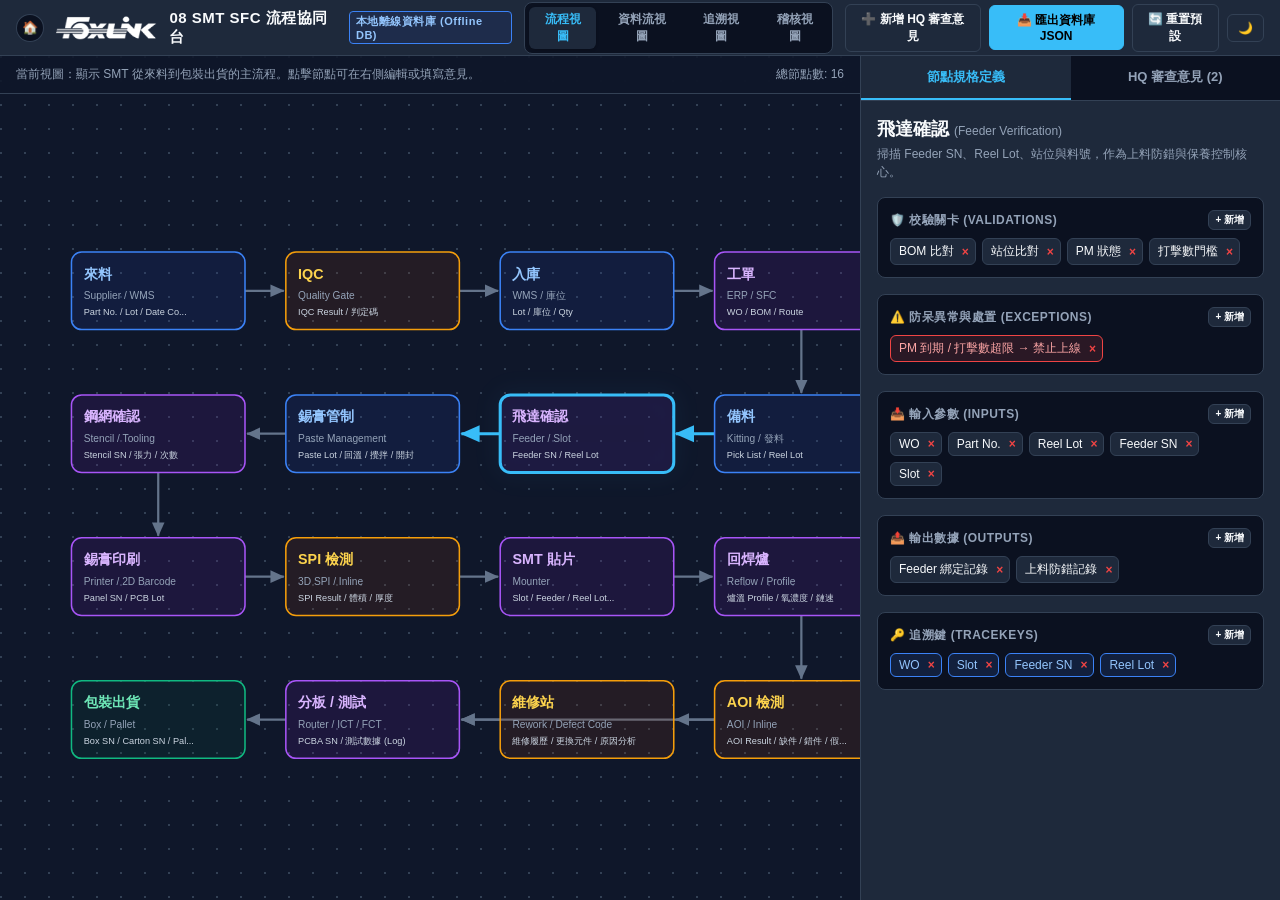
==== index.html @ 04fd627d "Initial commit: 08_SFC_SMT process architecture review & collaborative workspace" ====
<!DOCTYPE html>
<html lang="zh-Hant">
<head>
  <meta charset="UTF-8" />
  <meta name="viewport" content="width=device-width, initial-scale=1.0" />
  <title>SSSTC 08 - SMT SFC 流程架構評審與 HQ 協同工作台</title>
  
  <!-- [ANCHOR: CSS-ENTRY] 標準模組化樣式引流 -->
  <link rel="stylesheet" href="./assets/css/main.css?v=1.0.1" />
  <link rel="stylesheet" href="./assets/css/canvas.css?v=1.0.1" />
  <link rel="stylesheet" href="./assets/css/sidebar.css?v=1.0.1" />
  <link rel="stylesheet" href="./assets/css/modal.css?v=1.0.1" />
</head>
<body>

  <!-- [ANCHOR: DOM-NAV] 頂部全域導航列 -->
  <header class="nav-bar">
    <div class="nav-left">
      <a href="../index.html" class="nav-island" title="返回首頁島">🏠</a>
      <img id="brandLogo" class="brand-logo" src="./assets/img/wlogo_foxlink_s.png" alt="Foxlink Logo" />
      <div class="brand-title">
        <span>08 SMT SFC 流程協同台</span>
        <span class="brand-tag">本地離線資料庫 (Offline DB)</span>
      </div>
    </div>

    <div class="nav-views">
      <button class="view-btn active" data-view="process">流程視圖</button>
      <button class="view-btn" data-view="data">資料流視圖</button>
      <button class="view-btn" data-view="trace">追溯視圖</button>
      <button class="view-btn" data-view="audit">稽核視圖</button>
    </div>

    <div class="nav-right">
      <button class="btn-icon" id="btnOpenComment">➕ 新增 HQ 審查意見</button>
      <button class="btn-icon btn-accent" id="btnExport">📥 匯出資料庫 JSON</button>
      <button class="btn-icon" id="btnReset">🔄 重置預設</button>
      <button class="btn-icon" id="themeBtn" title="切換主題">🌙</button>
    </div>
  </header>

  <!-- [ANCHOR: DOM-MAIN] 主工作區兩欄佈局 -->
  <main class="main-layout">
    <!-- 左側 SVG 流程畫布 -->
    <div class="canvas-container">
      <div class="canvas-banner">
        <span id="viewDescription">當前視圖：顯示 SMT 從來料到包裝出貨的主流程。點擊節點可在右側編輯或填寫意見。</span>
        <span>總節點數: 16</span>
      </div>
      <svg id="sfcSvg" class="svg-canvas" viewBox="0 0 960 640" xmlns="http://www.w3.org/2000/svg">
        <defs>
          <marker id="arrow" viewBox="0 0 10 10" refX="8.5" refY="5" markerWidth="7" markerHeight="7" orient="auto-start-reverse">
            <path d="M 0 1 L 9 5 L 0 9 z" fill="#64748b" />
          </marker>
          <marker id="arrow-active" viewBox="0 0 10 10" refX="8.5" refY="5" markerWidth="7" markerHeight="7" orient="auto-start-reverse">
            <path d="M 0 1 L 9 5 L 0 9 z" fill="#38bdf8" />
          </marker>
        </defs>
        <g id="linksGroup"></g>
        <g id="nodesGroup"></g>
        <g id="labelsGroup"></g>
      </svg>
    </div>

    <!-- 右側互動抽屜 -->
    <aside class="sidebar">
      <div class="side-tabs">
        <button class="side-tab-btn active" id="tabDetailBtn">節點規格定義</button>
        <button class="side-tab-btn" id="tabCommentsBtn">HQ 審查意見 (<span id="commentCount">0</span>)</button>
      </div>

      <div class="side-content" id="sideContent">
        <!-- 由 sidebar-view.js 動態渲染 -->
      </div>
    </aside>
  </main>

  <!-- [ANCHOR: DOM-MODAL] 新增審查意見彈窗 -->
  <div class="modal-backdrop" id="commentModal">
    <div class="modal-box">
      <h3 style="margin-bottom:12px; font-size:16px;">➕ 新增 HQ 審查意見 / 修改建議</h3>
      <div style="display:flex; flex-direction:column; gap:10px;">
        <div>
          <label style="font-size:12px; color:var(--text-muted);">目標節點</label>
          <select id="modalNodeSelect"></select>
        </div>
        <div>
          <label style="font-size:12px; color:var(--text-muted);">異動目標屬性</label>
          <select id="modalFieldSelect">
            <option value="validations">校驗關卡 (Validations)</option>
            <option value="exceptions">防呆異常與處置 (Exceptions)</option>
            <option value="inputs">輸入參數 (Inputs)</option>
            <option value="outputs">輸出數據 (Outputs)</option>
            <option value="traceKeys">追溯鍵 (TraceKeys)</option>
          </select>
        </div>
        <div>
          <label style="font-size:12px; color:var(--text-muted);">原內容 (可留空)</label>
          <input type="text" id="modalOriginal" placeholder="例如：打擊數門檻" />
        </div>
        <div>
          <label style="font-size:12px; color:var(--text-muted);">建議修改內容 / HQ 會議決議</label>
          <textarea id="modalProposed" rows="3" placeholder="請填寫具體的修改意見，稍後將交由 AI 代理人讀取並實作..."></textarea>
        </div>
        <div>
          <label style="font-size:12px; color:var(--text-muted);">提案人 / 會議單位</label>
          <input type="text" id="modalReviewer" value="HQ_SFC_Team" />
        </div>
      </div>
      <div style="display:flex; justify-content:flex-end; gap:8px; margin-top:16px;">
        <button class="btn-icon" id="btnCancelModal">取消</button>
        <button class="btn-icon btn-accent" id="btnSubmitModal">確認登記 (Pending_AI)</button>
      </div>
    </div>
  </div>

  <!-- Toast 提示組件 -->
  <div class="toast" id="toast"></div>

  <!-- [ANCHOR: JS-SCRIPTS] 經典循序腳本載入（100% 相容 file:// 本地雙擊與 GitHub Pages） -->
  <script src="./assets/js/data-mock.js?v=1.0.1"></script>
  <script src="./assets/js/state.js?v=1.0.1"></script>
  <script src="./assets/js/storage-adapter.js?v=1.0.1"></script>
  <script src="./assets/js/svg-renderer.js?v=1.0.1"></script>
  <script src="./assets/js/sidebar-view.js?v=1.0.1"></script>
  <script src="./assets/js/comment-manager.js?v=1.0.1"></script>
  <script src="./assets/js/app.js?v=1.0.1"></script>
</body>
</html>
---- assets/css/main.css ----
/* [ANCHOR: CSS-VARIABLES-THEME] */
:root {
  --bg-main: #0f172a;
  --bg-card: #1e293b;
  --bg-card-hover: #334155;
  --bg-input: #0b1120;
  --border: #334155;
  --border-focus: #38bdf8;
  --text-main: #f8fafc;
  --text-muted: #94a3b8;
  --accent: #38bdf8;
  --accent-glow: rgba(56, 189, 248, 0.15);
  
  /* 節點狀態群組色 */
  --c-material-bg: #1e3a8a33; --c-material-border: #3b82f6; --c-material-text: #93c5fd;
  --c-process-bg: #581c8733; --c-process-border: #a855f7; --c-process-text: #d8b4fe;
  --c-check-bg: #78350f33; --c-check-border: #f59e0b; --c-check-text: #fcd34d;
  --c-pack-bg: #064e3b33; --c-pack-border: #10b981; --c-pack-text: #6ee7b7;

  --status-pending: #f59e0b;
  --status-done: #10b981;
}

[data-theme="light"] {
  --bg-main: #f8fafc;
  --bg-card: #ffffff;
  --bg-card-hover: #f1f5f9;
  --bg-input: #f8fafc;
  --border: #e2e8f0;
  --border-focus: #0284c7;
  --text-main: #0f172a;
  --text-muted: #64748b;
  --accent: #0284c7;
  --accent-glow: rgba(2, 132, 199, 0.1);

  --c-material-bg: #eff6ff; --c-material-border: #60a5fa; --c-material-text: #1d4ed8;
  --c-process-bg: #faf5ff; --c-process-border: #c084fc; --c-process-text: #7e22ce;
  --c-check-bg: #fffbeb; --c-check-border: #fbbf24; --c-check-text: #b45309;
  --c-pack-bg: #f0fdf4; --c-pack-border: #4ade80; --c-pack-text: #15803d;
}

/* [ANCHOR: CSS-RESET-LAYOUT] */
* {
  box-sizing: border-box;
  margin: 0;
  padding: 0;
}

body {
  font-family: -apple-system, BlinkMacSystemFont, "Segoe UI", Roboto, "Helvetica Neue", "Noto Sans TC", sans-serif;
  background: var(--bg-main);
  color: var(--text-main);
  overflow: hidden;
  height: 100vh;
  display: flex;
  flex-direction: column;
}

/* [ANCHOR: CSS-NAVBAR] */
.nav-bar {
  height: 56px;
  background: var(--bg-card);
  border-bottom: 1px solid var(--border);
  display: flex;
  align-items: center;
  justify-content: space-between;
  padding: 0 16px;
  gap: 12px;
  z-index: 10;
}

.nav-left {
  display: flex;
  align-items: center;
  gap: 12px;
}

.brand-logo {
  height: 26px;
  width: auto;
  object-fit: contain;
  display: block;
}

.nav-island {
  width: 28px;
  height: 28px;
  border-radius: 50%;
  background: var(--bg-input);
  border: 1px solid var(--border);
  display: flex;
  align-items: center;
  justify-content: center;
  cursor: pointer;
  text-decoration: none;
  color: var(--text-main);
  font-size: 13px;
  font-weight: 700;
  transition: all 0.2s;
}
.nav-island:hover {
  border-color: var(--accent);
  box-shadow: 0 0 8px var(--accent-glow);
  transform: scale(1.08);
}

.brand-title {
  font-size: 15px;
  font-weight: 700;
  letter-spacing: 0.5px;
  display: flex;
  align-items: center;
  gap: 8px;
}

.brand-tag {
  font-size: 11px;
  padding: 2px 6px;
  border-radius: 4px;
  background: var(--c-material-bg);
  border: 1px solid var(--c-material-border);
  color: var(--c-material-text);
  font-weight: 600;
}

.nav-views {
  display: flex;
  gap: 6px;
  background: var(--bg-input);
  padding: 4px;
  border-radius: 8px;
  border: 1px solid var(--border);
}

.view-btn {
  padding: 4px 10px;
  font-size: 12px;
  font-weight: 600;
  border: none;
  background: transparent;
  color: var(--text-muted);
  border-radius: 6px;
  cursor: pointer;
  transition: all 0.2s;
}
.view-btn.active {
  background: var(--bg-card);
  color: var(--accent);
  box-shadow: 0 1px 3px rgba(0,0,0,0.2);
}

.nav-right {
  display: flex;
  align-items: center;
  gap: 8px;
}

.btn-icon {
  padding: 6px 10px;
  font-size: 12px;
  font-weight: 600;
  border-radius: 6px;
  border: 1px solid var(--border);
  background: var(--bg-card);
  color: var(--text-main);
  cursor: pointer;
  display: inline-flex;
  align-items: center;
  gap: 6px;
  transition: all 0.2s;
}
.btn-icon:hover {
  background: var(--bg-card-hover);
  border-color: var(--accent);
}
.btn-accent {
  background: var(--accent);
  color: #000;
  border-color: var(--accent);
}
.btn-accent:hover {
  opacity: 0.9;
  background: var(--accent);
}

/* [ANCHOR: CSS-MAIN-GRID] */
.main-layout {
  flex: 1;
  display: grid;
  grid-template-columns: 1fr 420px;
  overflow: hidden;
  position: relative;
  height: calc(100vh - 56px);
}

@media (max-width: 900px) {
  .main-layout {
    grid-template-columns: 1fr;
    grid-template-rows: 1fr 380px;
  }
}
---- assets/css/canvas.css ----
/* [ANCHOR: CSS-CANVAS-SVG] */
.canvas-container {
  height: 100%;
  overflow: auto;
  background: radial-gradient(circle at 1px 1px, var(--border) 1px, transparent 0);
  background-size: 24px 24px;
  display: flex;
  flex-direction: column;
  position: relative;
}

.canvas-banner {
  padding: 10px 16px;
  background: rgba(15, 23, 42, 0.75);
  backdrop-filter: blur(8px);
  border-bottom: 1px solid var(--border);
  display: flex;
  justify-content: space-between;
  align-items: center;
  font-size: 12px;
  color: var(--text-muted);
}

[data-theme="light"] .canvas-banner {
  background: rgba(248, 250, 252, 0.85);
}

.svg-canvas {
  flex: 1;
  min-width: 980px;
  min-height: 680px;
  display: block;
}

/* 節點 Box */
.node-box {
  cursor: pointer;
  transition: opacity 0.2s ease;
}

.node-box:hover rect {
  stroke-width: 2.5px !important;
  stroke: var(--accent) !important;
  filter: drop-shadow(0 0 8px var(--accent-glow));
}

.node-box.selected rect {
  stroke-width: 3px !important;
  stroke: var(--accent) !important;
  filter: drop-shadow(0 0 12px var(--accent-glow));
}

.node-box.dimmed {
  opacity: 0.2;
}

.node-box.highlight-audit rect {
  stroke: #ef4444 !important;
  stroke-width: 2.5px !important;
  animation: pulseBorder 1.5s infinite alternate;
}

.flow-link {
  transition: stroke 0.2s ease, stroke-width 0.2s ease, opacity 0.2s ease;
}

.flow-link.dimmed {
  opacity: 0.15;
}

.flow-link.highlight {
  stroke: var(--accent) !important;
  stroke-width: 3px !important;
}

@keyframes pulseBorder {
  from { filter: drop-shadow(0 0 4px rgba(239, 68, 68, 0.4)); }
  to { filter: drop-shadow(0 0 12px rgba(239, 68, 68, 0.8)); }
}

/* 置頂連線標籤膠囊 */
.edge-label-group {
  pointer-events: none;
  user-select: none;
}
.edge-label-group text {
  font-family: inherit;
  font-weight: 700;
  letter-spacing: 0.2px;
}
---- assets/css/sidebar.css ----
/* [ANCHOR: CSS-SIDEBAR] */
.sidebar {
  background: var(--bg-card);
  border-left: 1px solid var(--border);
  display: flex;
  flex-direction: column;
  height: 100%;
  overflow: hidden;
}

.side-tabs {
  display: flex;
  border-bottom: 1px solid var(--border);
  background: var(--bg-input);
}

.side-tab-btn {
  flex: 1;
  padding: 12px;
  font-size: 13px;
  font-weight: 600;
  border: none;
  background: transparent;
  color: var(--text-muted);
  cursor: pointer;
  text-align: center;
  border-bottom: 2px solid transparent;
  transition: all 0.2s;
}

.side-tab-btn.active {
  color: var(--accent);
  border-bottom-color: var(--accent);
  background: var(--bg-card);
}

.side-content {
  flex: 1;
  overflow-y: auto;
  padding: 16px;
  display: flex;
  flex-direction: column;
  gap: 16px;
}

.card-section {
  background: var(--bg-input);
  border: 1px solid var(--border);
  border-radius: 8px;
  padding: 12px;
}

.card-section-title {
  font-size: 12px;
  font-weight: 700;
  color: var(--text-muted);
  text-transform: uppercase;
  letter-spacing: 0.5px;
  margin-bottom: 8px;
  display: flex;
  justify-content: space-between;
  align-items: center;
}

.tag-group {
  display: flex;
  flex-wrap: wrap;
  gap: 6px;
}

.chip-tag {
  font-size: 12px;
  padding: 4px 8px;
  border-radius: 6px;
  background: var(--bg-card);
  border: 1px solid var(--border);
  color: var(--text-main);
  display: inline-flex;
  align-items: center;
  gap: 4px;
}

.chip-tag.edit-mode {
  padding-right: 6px;
}

.chip-tag .del-btn {
  cursor: pointer;
  color: #ef4444;
  font-weight: 700;
  margin-left: 4px;
  transition: transform 0.1s;
}
.chip-tag .del-btn:hover {
  transform: scale(1.2);
}

/* 審查意見卡片 */
.comment-card {
  background: var(--bg-input);
  border: 1px solid var(--border);
  border-radius: 8px;
  padding: 12px;
  margin-bottom: 8px;
  position: relative;
}

.comment-card.pending {
  border-left: 4px solid var(--status-pending);
}

.comment-card.done {
  border-left: 4px solid var(--status-done);
}

.comment-header {
  display: flex;
  justify-content: space-between;
  font-size: 11px;
  color: var(--text-muted);
  margin-bottom: 6px;
}

.comment-badge {
  font-size: 10px;
  padding: 2px 6px;
  border-radius: 4px;
  background: rgba(245, 158, 11, 0.2);
  color: var(--status-pending);
  font-weight: 700;
}

.comment-badge.implemented {
  background: rgba(16, 185, 129, 0.2);
  color: var(--status-done);
}

.comment-body {
  font-size: 13px;
  line-height: 1.5;
  color: var(--text-main);
}
---- assets/css/modal.css ----
/* [ANCHOR: CSS-MODAL-TOAST] */
input[type="text"], textarea, select {
  width: 100%;
  background: var(--bg-card);
  border: 1px solid var(--border);
  color: var(--text-main);
  padding: 8px 10px;
  border-radius: 6px;
  font-size: 13px;
  outline: none;
  font-family: inherit;
}

input[type="text"]:focus, textarea:focus, select:focus {
  border-color: var(--accent);
  box-shadow: 0 0 0 2px var(--accent-glow);
}

.modal-backdrop {
  position: fixed;
  top: 0; left: 0; right: 0; bottom: 0;
  background: rgba(0, 0, 0, 0.7);
  backdrop-filter: blur(4px);
  display: none;
  align-items: center;
  justify-content: center;
  z-index: 100;
}

.modal-box {
  width: 480px;
  max-width: 90vw;
  background: var(--bg-card);
  border: 1px solid var(--border);
  border-radius: 12px;
  padding: 20px;
  box-shadow: 0 10px 25px rgba(0,0,0,0.5);
  animation: modalFadeIn 0.2s ease-out;
}

@keyframes modalFadeIn {
  from { transform: scale(0.95); opacity: 0; }
  to { transform: scale(1); opacity: 1; }
}

.toast {
  position: fixed;
  bottom: 24px;
  right: 24px;
  padding: 10px 18px;
  background: var(--accent);
  color: #000;
  font-weight: 700;
  font-size: 13px;
  border-radius: 8px;
  box-shadow: 0 4px 12px rgba(0,0,0,0.3);
  display: none;
  z-index: 200;
  animation: toastSlideUp 0.25s ease-out;
}

@keyframes toastSlideUp {
  from { transform: translateY(20px); opacity: 0; }
  to { transform: translateY(0); opacity: 1; }
}
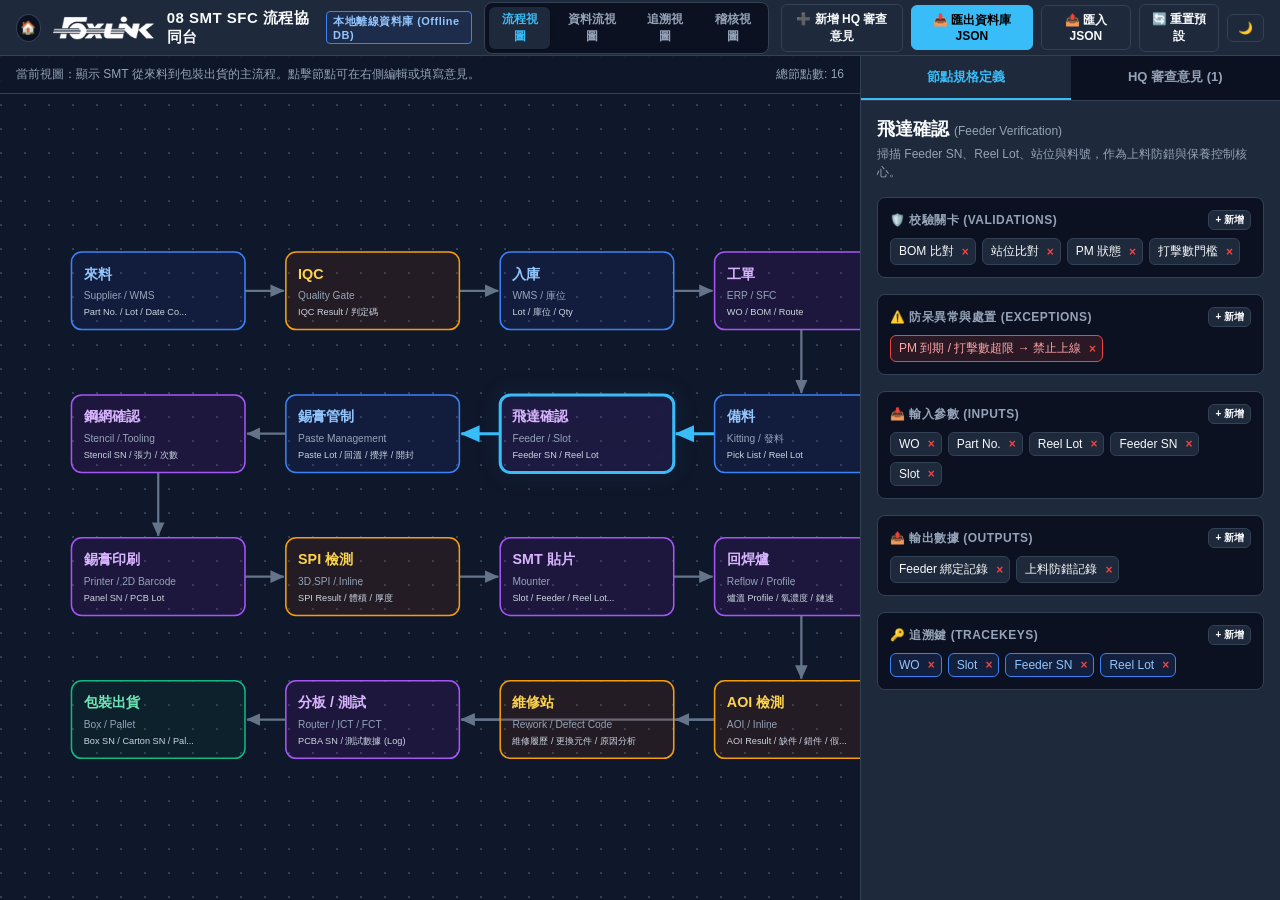
==== commit cd515b4d: "feat: accurate node comment counting and JSON database import workflow" ====
--- a/index.html
+++ b/index.html
@@ -34,6 +34,8 @@
     <div class="nav-right">
       <button class="btn-icon" id="btnOpenComment">➕ 新增 HQ 審查意見</button>
       <button class="btn-icon btn-accent" id="btnExport">📥 匯出資料庫 JSON</button>
+      <button class="btn-icon" id="btnImport">📤 匯入 JSON</button>
+      <input type="file" id="importFileInput" accept=".json" style="display:none;" />
       <button class="btn-icon" id="btnReset">🔄 重置預設</button>
       <button class="btn-icon" id="themeBtn" title="切換主題">🌙</button>
     </div>
@@ -75,10 +77,11 @@
     </aside>
   </main>
 
-  <!-- [ANCHOR: DOM-MODAL] 新增審查意見彈窗 -->
+  <!-- [ANCHOR: DOM-MODAL] 新增/編輯審查意見彈窗 -->
   <div class="modal-backdrop" id="commentModal">
     <div class="modal-box">
-      <h3 style="margin-bottom:12px; font-size:16px;">➕ 新增 HQ 審查意見 / 修改建議</h3>
+      <h3 style="margin-bottom:12px; font-size:16px;" id="modalTitle">➕ 新增 HQ 審查意見 / 修改建議</h3>
+      <input type="hidden" id="modalCommentId" value="" />
       <div style="display:flex; flex-direction:column; gap:10px;">
         <div>
           <label style="font-size:12px; color:var(--text-muted);">目標節點</label>
--- a/assets/css/sidebar.css
+++ b/assets/css/sidebar.css
@@ -140,3 +140,22 @@
   line-height: 1.5;
   color: var(--text-main);
 }
+
+.comment-action-btn {
+  background: transparent;
+  border: none;
+  cursor: pointer;
+  font-size: 12px;
+  opacity: 0.65;
+  padding: 2px;
+  border-radius: 4px;
+  transition: all 0.15s;
+}
+.comment-action-btn:hover {
+  opacity: 1;
+  background: var(--bg-card);
+  transform: scale(1.15);
+}
+.comment-action-btn.del:hover {
+  filter: hue-rotate(180deg);
+}
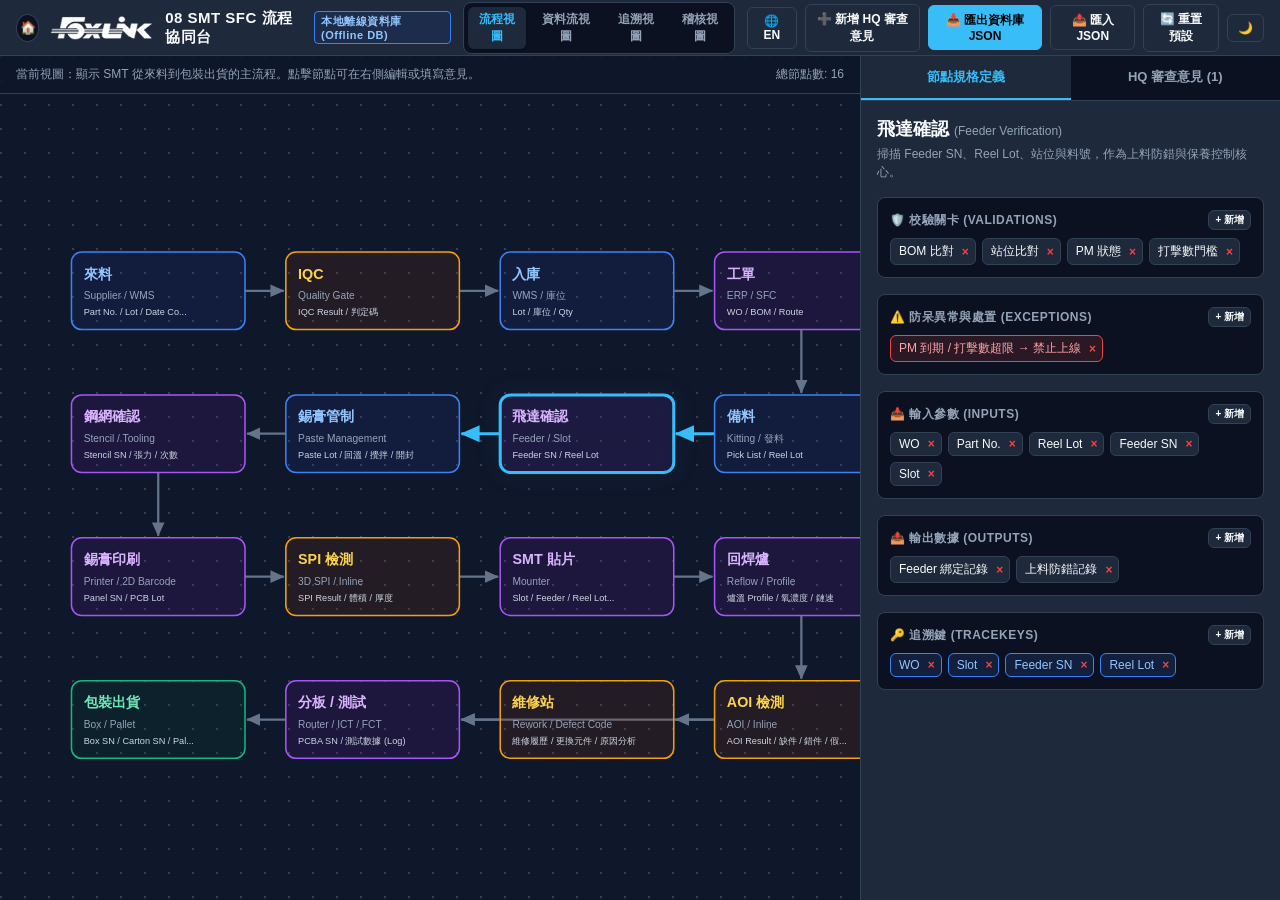
==== commit 05982443: "feat: add i18n manager, bilingual toggle, and sfc_smt_i18n_sync dedicated skill" ====
--- a/index.html
+++ b/index.html
@@ -32,6 +32,7 @@
     </div>
 
     <div class="nav-right">
+      <button class="btn-icon" id="btnLang" title="切換中英文">🌐 EN</button>
       <button class="btn-icon" id="btnOpenComment">➕ 新增 HQ 審查意見</button>
       <button class="btn-icon btn-accent" id="btnExport">📥 匯出資料庫 JSON</button>
       <button class="btn-icon" id="btnImport">📤 匯入 JSON</button>
@@ -121,12 +122,13 @@
   <div class="toast" id="toast"></div>
 
   <!-- [ANCHOR: JS-SCRIPTS] 經典循序腳本載入（100% 相容 file:// 本地雙擊與 GitHub Pages） -->
-  <script src="./assets/js/data-mock.js?v=1.0.1"></script>
-  <script src="./assets/js/state.js?v=1.0.1"></script>
-  <script src="./assets/js/storage-adapter.js?v=1.0.1"></script>
-  <script src="./assets/js/svg-renderer.js?v=1.0.1"></script>
-  <script src="./assets/js/sidebar-view.js?v=1.0.1"></script>
-  <script src="./assets/js/comment-manager.js?v=1.0.1"></script>
-  <script src="./assets/js/app.js?v=1.0.1"></script>
+  <script src="./assets/js/data-mock.js?v=1.0.2"></script>
+  <script src="./assets/js/i18n.js?v=1.0.2"></script>
+  <script src="./assets/js/state.js?v=1.0.2"></script>
+  <script src="./assets/js/storage-adapter.js?v=1.0.2"></script>
+  <script src="./assets/js/svg-renderer.js?v=1.0.2"></script>
+  <script src="./assets/js/sidebar-view.js?v=1.0.2"></script>
+  <script src="./assets/js/comment-manager.js?v=1.0.2"></script>
+  <script src="./assets/js/app.js?v=1.0.2"></script>
 </body>
 </html>
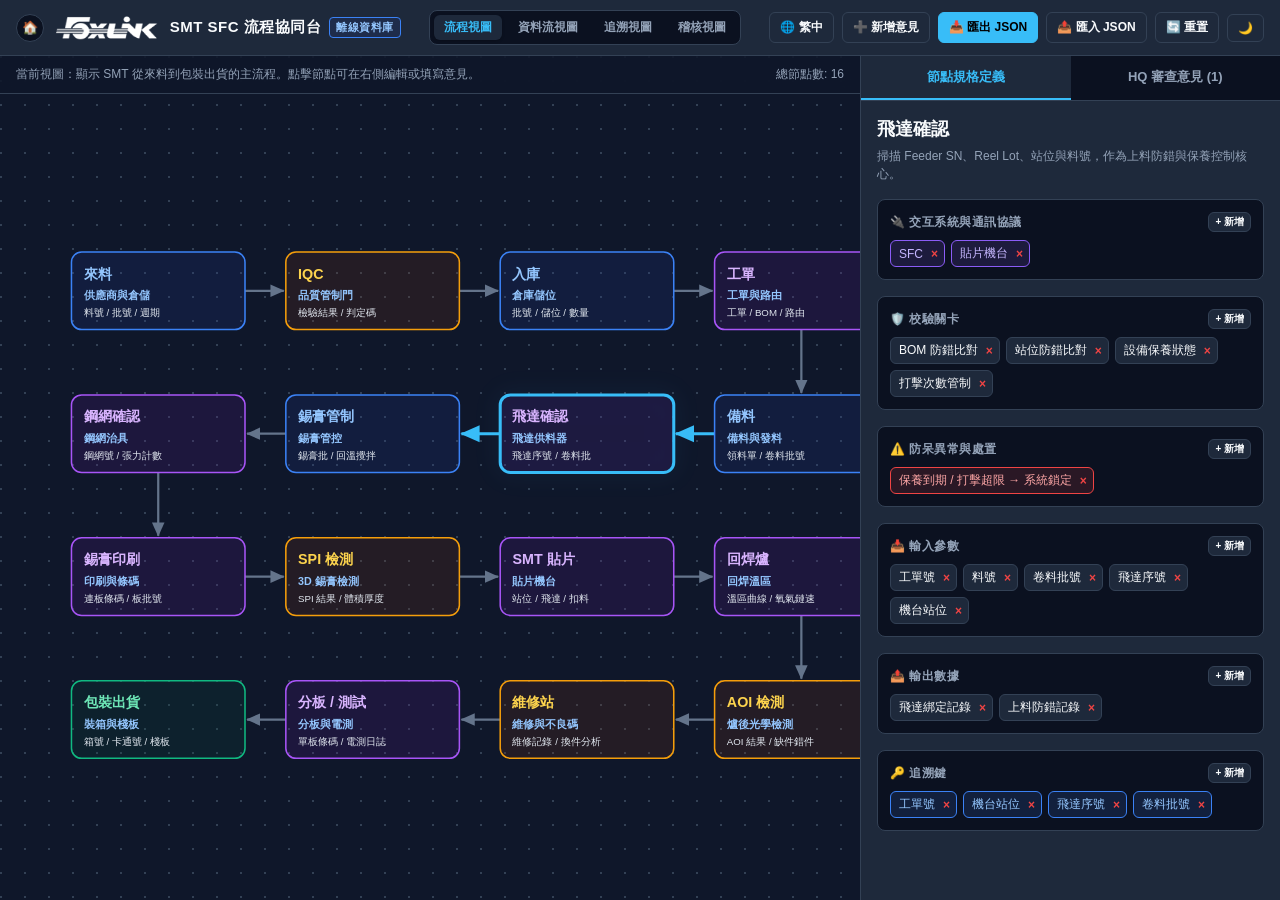
==== commit 16ac9cc9: "feat: complete IATF/ISO bilingual pure mapping, data flow view UX and row 4 linear topology" ====
--- a/index.html
+++ b/index.html
@@ -19,8 +19,8 @@
       <a href="../index.html" class="nav-island" title="返回首頁島">🏠</a>
       <img id="brandLogo" class="brand-logo" src="./assets/img/wlogo_foxlink_s.png" alt="Foxlink Logo" />
       <div class="brand-title">
-        <span>08 SMT SFC 流程協同台</span>
-        <span class="brand-tag">本地離線資料庫 (Offline DB)</span>
+        <span id="brandTitleText">SMT SFC 流程協同台</span>
+        <span class="brand-tag" id="brandTagText">離線資料庫</span>
       </div>
     </div>
 
@@ -33,11 +33,11 @@
 
     <div class="nav-right">
       <button class="btn-icon" id="btnLang" title="切換中英文">🌐 EN</button>
-      <button class="btn-icon" id="btnOpenComment">➕ 新增 HQ 審查意見</button>
-      <button class="btn-icon btn-accent" id="btnExport">📥 匯出資料庫 JSON</button>
+      <button class="btn-icon" id="btnOpenComment">➕ 新增意見</button>
+      <button class="btn-icon btn-accent" id="btnExport">📥 匯出 JSON</button>
       <button class="btn-icon" id="btnImport">📤 匯入 JSON</button>
       <input type="file" id="importFileInput" accept=".json" style="display:none;" />
-      <button class="btn-icon" id="btnReset">🔄 重置預設</button>
+      <button class="btn-icon" id="btnReset">🔄 重置</button>
       <button class="btn-icon" id="themeBtn" title="切換主題">🌙</button>
     </div>
   </header>
@@ -48,7 +48,7 @@
     <div class="canvas-container">
       <div class="canvas-banner">
         <span id="viewDescription">當前視圖：顯示 SMT 從來料到包裝出貨的主流程。點擊節點可在右側編輯或填寫意見。</span>
-        <span>總節點數: 16</span>
+        <span id="totalNodesCanvas">總節點數: 16</span>
       </div>
       <svg id="sfcSvg" class="svg-canvas" viewBox="0 0 960 640" xmlns="http://www.w3.org/2000/svg">
         <defs>
@@ -122,13 +122,13 @@
   <div class="toast" id="toast"></div>
 
   <!-- [ANCHOR: JS-SCRIPTS] 經典循序腳本載入（100% 相容 file:// 本地雙擊與 GitHub Pages） -->
-  <script src="./assets/js/data-mock.js?v=1.0.2"></script>
-  <script src="./assets/js/i18n.js?v=1.0.2"></script>
-  <script src="./assets/js/state.js?v=1.0.2"></script>
-  <script src="./assets/js/storage-adapter.js?v=1.0.2"></script>
-  <script src="./assets/js/svg-renderer.js?v=1.0.2"></script>
-  <script src="./assets/js/sidebar-view.js?v=1.0.2"></script>
-  <script src="./assets/js/comment-manager.js?v=1.0.2"></script>
-  <script src="./assets/js/app.js?v=1.0.2"></script>
+  <script src="./assets/js/data-mock.js?v=1.0.6"></script>
+  <script src="./assets/js/i18n.js?v=1.0.6"></script>
+  <script src="./assets/js/state.js?v=1.0.6"></script>
+  <script src="./assets/js/storage-adapter.js?v=1.0.6"></script>
+  <script src="./assets/js/svg-renderer.js?v=1.0.6"></script>
+  <script src="./assets/js/sidebar-view.js?v=1.0.6"></script>
+  <script src="./assets/js/comment-manager.js?v=1.0.6"></script>
+  <script src="./assets/js/app.js?v=1.0.6"></script>
 </body>
 </html>
--- a/assets/css/main.css
+++ b/assets/css/main.css
@@ -17,6 +17,10 @@
   --c-check-bg: #78350f33; --c-check-border: #f59e0b; --c-check-text: #fcd34d;
   --c-pack-bg: #064e3b33; --c-pack-border: #10b981; --c-pack-text: #6ee7b7;
 
+  /* 暗色主題節點文字 (高對比亮白與亮灰) */
+  --node-sub-text: #93c5fd;
+  --node-desc-text: #cbd5e1;
+
   --status-pending: #f59e0b;
   --status-done: #10b981;
 }
@@ -26,17 +30,22 @@
   --bg-card: #ffffff;
   --bg-card-hover: #f1f5f9;
   --bg-input: #f8fafc;
-  --border: #e2e8f0;
+  --border: #cbd5e1;
   --border-focus: #0284c7;
   --text-main: #0f172a;
-  --text-muted: #64748b;
+  --text-muted: #475569;
   --accent: #0284c7;
-  --accent-glow: rgba(2, 132, 199, 0.1);
-
-  --c-material-bg: #eff6ff; --c-material-border: #60a5fa; --c-material-text: #1d4ed8;
-  --c-process-bg: #faf5ff; --c-process-border: #c084fc; --c-process-text: #7e22ce;
-  --c-check-bg: #fffbeb; --c-check-border: #fbbf24; --c-check-text: #b45309;
-  --c-pack-bg: #f0fdf4; --c-pack-border: #4ade80; --c-pack-text: #15803d;
+  --accent-glow: rgba(2, 132, 199, 0.12);
+
+  /* 淺色主題高對比群組色彩 */
+  --c-material-bg: #f0f7ff; --c-material-border: #3b82f6; --c-material-text: #1e40af;
+  --c-process-bg: #fbf7ff; --c-process-border: #9333ea; --c-process-text: #6b21a8;
+  --c-check-bg: #fffdf5; --c-check-border: #d97706; --c-check-text: #92400e;
+  --c-pack-bg: #f2fcf5; --c-pack-border: #16a34a; --c-pack-text: #166534;
+
+  /* 淺色主題節點文字 (高對比深色) */
+  --node-sub-text: #334155;
+  --node-desc-text: #475569;
 }
 
 /* [ANCHOR: CSS-RESET-LAYOUT] */
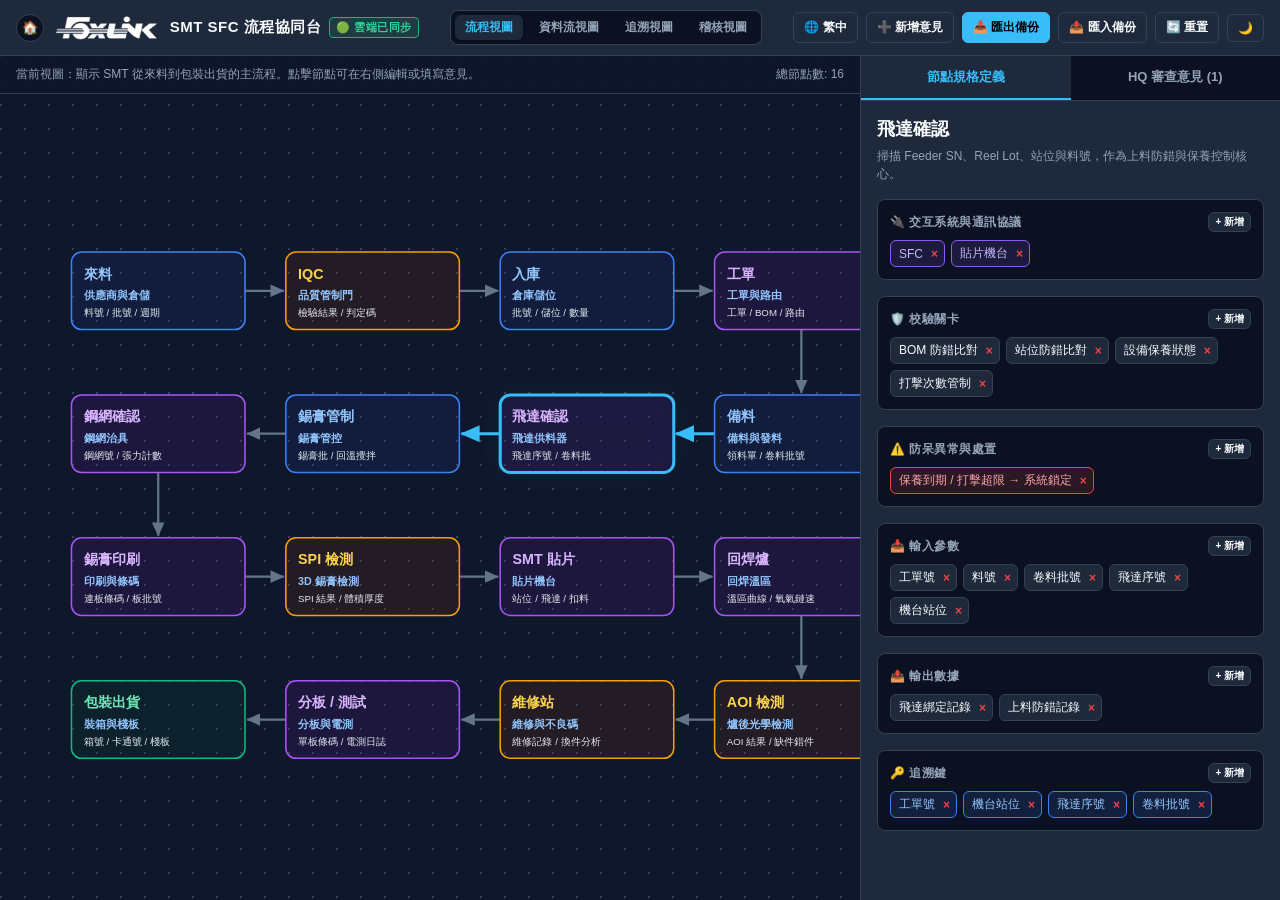
==== commit 8d2c138e: "feat: 整合 Google Sheets 萬能網關與 0ms 本地極速背景自動同步 (SyncQueueEngine)" ====
--- a/index.html
+++ b/index.html
@@ -122,13 +122,14 @@
   <div class="toast" id="toast"></div>
 
   <!-- [ANCHOR: JS-SCRIPTS] 經典循序腳本載入（100% 相容 file:// 本地雙擊與 GitHub Pages） -->
-  <script src="./assets/js/data-mock.js?v=1.0.6"></script>
-  <script src="./assets/js/i18n.js?v=1.0.6"></script>
-  <script src="./assets/js/state.js?v=1.0.6"></script>
-  <script src="./assets/js/storage-adapter.js?v=1.0.6"></script>
-  <script src="./assets/js/svg-renderer.js?v=1.0.6"></script>
-  <script src="./assets/js/sidebar-view.js?v=1.0.6"></script>
-  <script src="./assets/js/comment-manager.js?v=1.0.6"></script>
-  <script src="./assets/js/app.js?v=1.0.6"></script>
+  <script src="./assets/js/SyncQueueEngine.js?v=1.1.0"></script>
+  <script src="./assets/js/data-mock.js?v=1.1.0"></script>
+  <script src="./assets/js/i18n.js?v=1.1.0"></script>
+  <script src="./assets/js/state.js?v=1.1.0"></script>
+  <script src="./assets/js/storage-adapter.js?v=1.1.0"></script>
+  <script src="./assets/js/svg-renderer.js?v=1.1.0"></script>
+  <script src="./assets/js/sidebar-view.js?v=1.1.0"></script>
+  <script src="./assets/js/comment-manager.js?v=1.1.0"></script>
+  <script src="./assets/js/app.js?v=1.1.0"></script>
 </body>
 </html>
